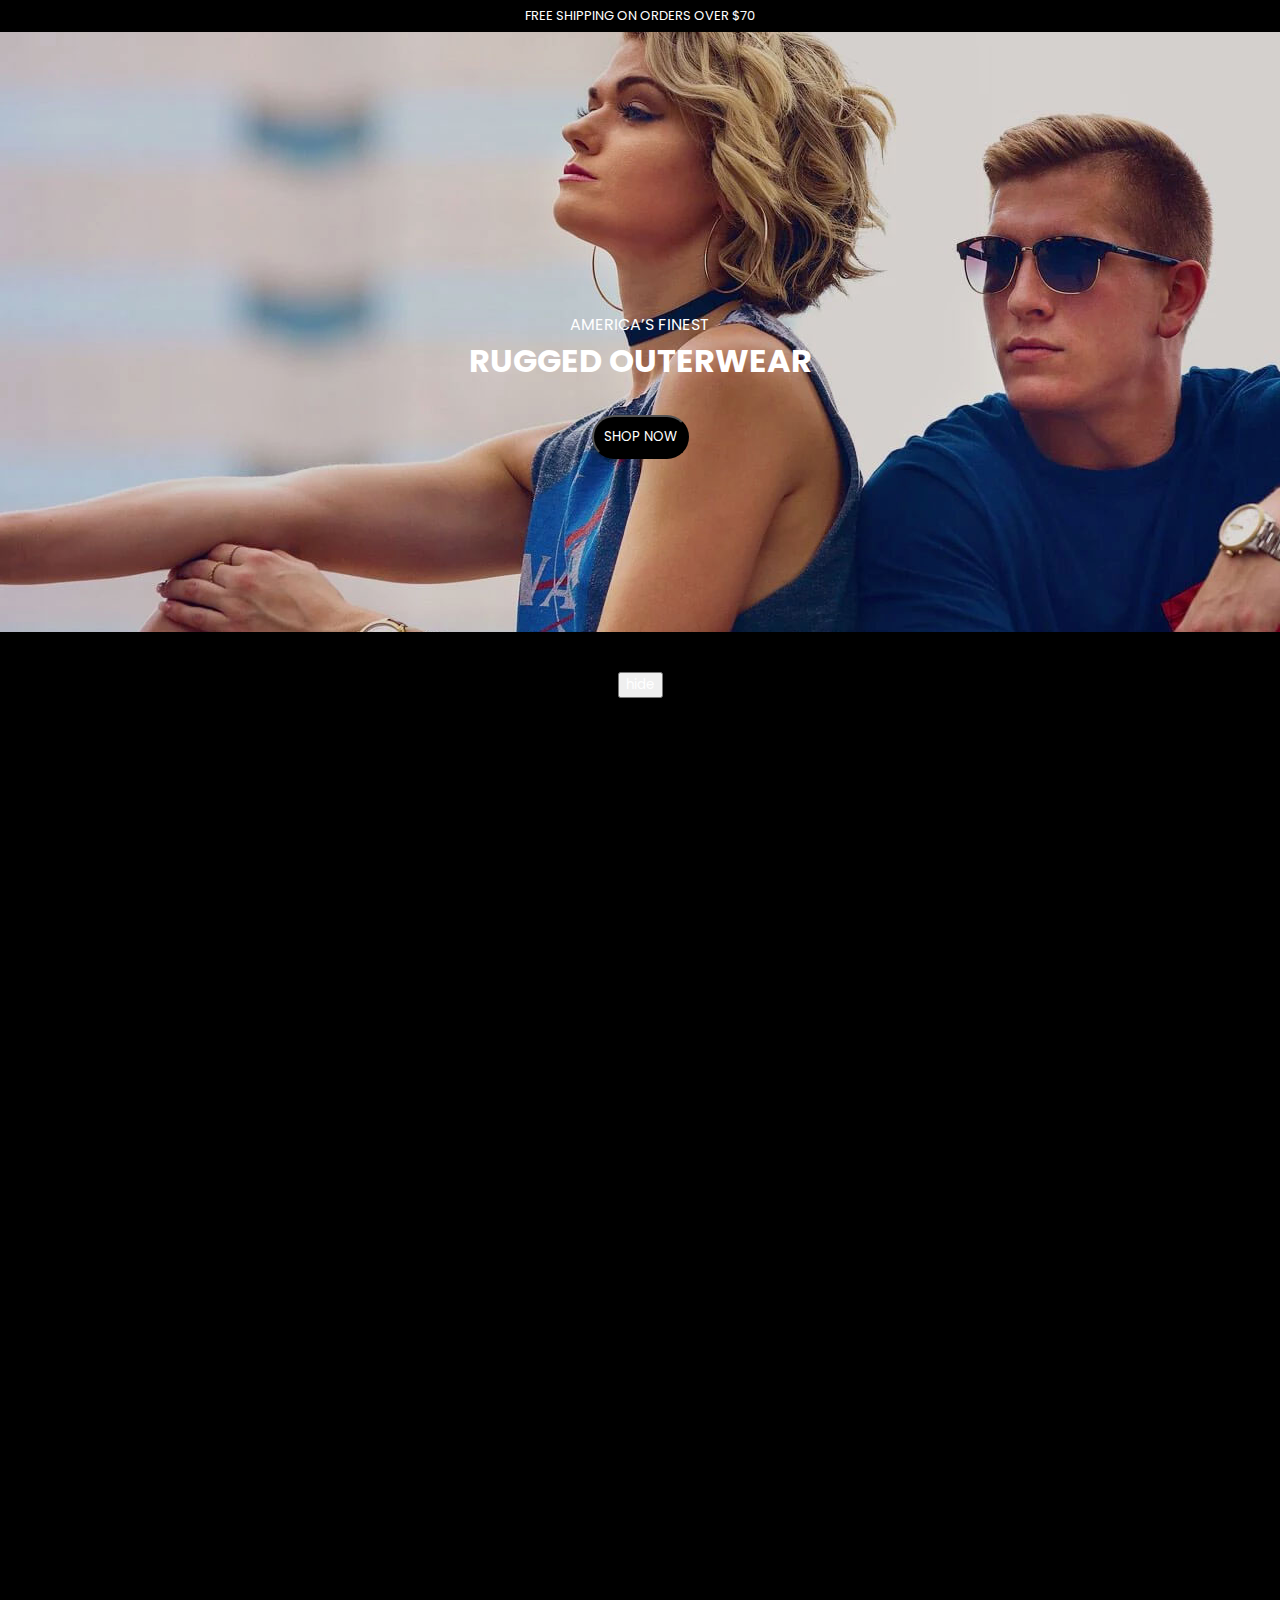
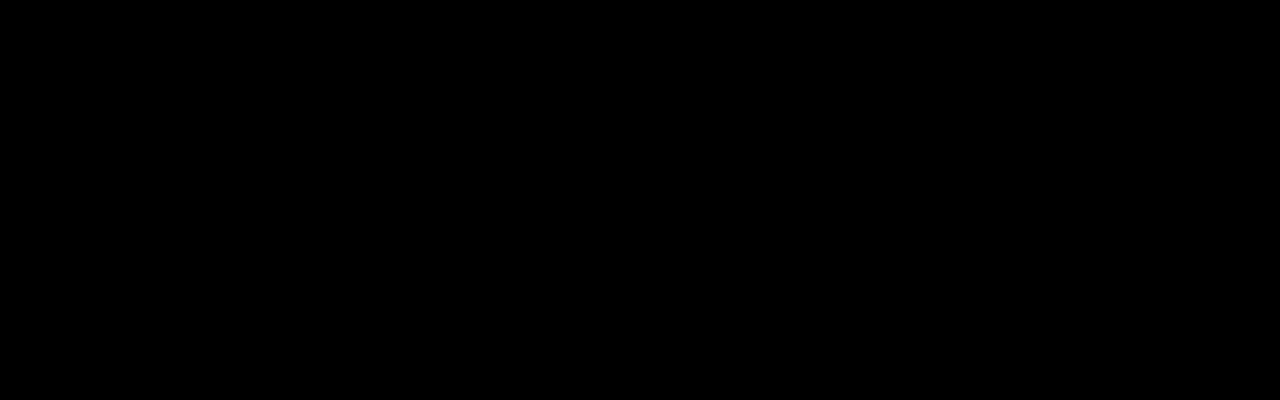
==== index.html @ cd07a1b3 "commit" ====
<!DOCTYPE html>
<html>
    <head>

        <link rel="preconnect" href="https://fonts.googleapis.com">
        <link rel="preconnect" href="https://fonts.gstatic.com" crossorigin>
        <link href="https://fonts.googleapis.com/css2?family=Open+Sans:wght@300;400&family=Poppins:wght@300;400;500&display=swap" rel="stylesheet">


        <link rel="stylesheet" href="style.css">
        <meta name="viewport" content="width=device-width, initial-scale=1.0">
    </head>

    <body>
        <div class = "flexbox-container" id="header">

            <div class="theme center-row">
                <p>FREE SHIPPING ON ORDERS OVER $70</p>

            </div>

            <div class ="header">
                <div class="menu">
                        <ul>
                            <li>Home</li>
                            <li>About</li>
                            <li>Shop</li>
                            <li>Blog</li>
                            <li>Contact</li>
                        </ul>
                </div>
                <div class="title center-row">
                    <p>AMERICA’S FINEST</p>
                    <h1>RUGGED OUTERWEAR</h1>
                    <button class="btn-1">SHOP NOW</button>
                </div>
                
            </div>

            <div class="btn-1">
                <button class="btn">hide</button>
            </div>

            <div class="section">

            </div>

            <div class="footer">

            </div>

        </div>
        
        
        
        <script src="main.js"></script>
    </body>
</html>
---- style.css ----
* {
  box-sizing: border-box;
  margin: 0;

  list-style: none;
  font-family: "Poppins", sans-serif;
  color: white;
}

html {
  background-color: black;
}

:root {
  --black: black;
  --blue: blue;
  --green: green;
  --red: red;
}

.center-row {
  display: flex;
  justify-content: center;
  align-items: center;
  flex-direction: column;
}

.center-column {
  display: flex;
  justify-content: center;
  align-items: center;
  flex-direction: row;
}

.flexbox-container {
  height: 2000px;
}

.theme {
  background-color: var(--black);
  padding: 6px;
  font-size: small;
}

.header {
  background-color: var(--blue);
  height: 600px;
  background: url("images/header.jpg") center;
  position: relative;
}

.menu ul {
  display: none;
  justify-content: flex-end;
  background-color: white;
  padding: 10px;
}

.menu ul li {
  margin: 2px;
  padding: 10px;
  background-color: yellow;
  border-radius: 20%;
}

.title {
  position: absolute;
  top: 40%;
  right: 0%;
  left: 0%;

  padding: 40px;
}

.title h1 {
}

.title p {
}

.header .w-name h1 {
  font-size: 20px;
}

.header .nav {
  display: flex;
  justify-content: center;
  align-items: center;
}

.test-box {
  height: 20px;
  width: 20px;
  background-color: var(--red);
  margin: 10px;
}

.btn-1 {
  display: flex;
  justify-content: center;
  margin: 30px;
}

/* button */
.btn-1 {
  background-color: black;
  width: auto;
  height: auto;
  border-radius: 50px;
  padding: 10px;
}
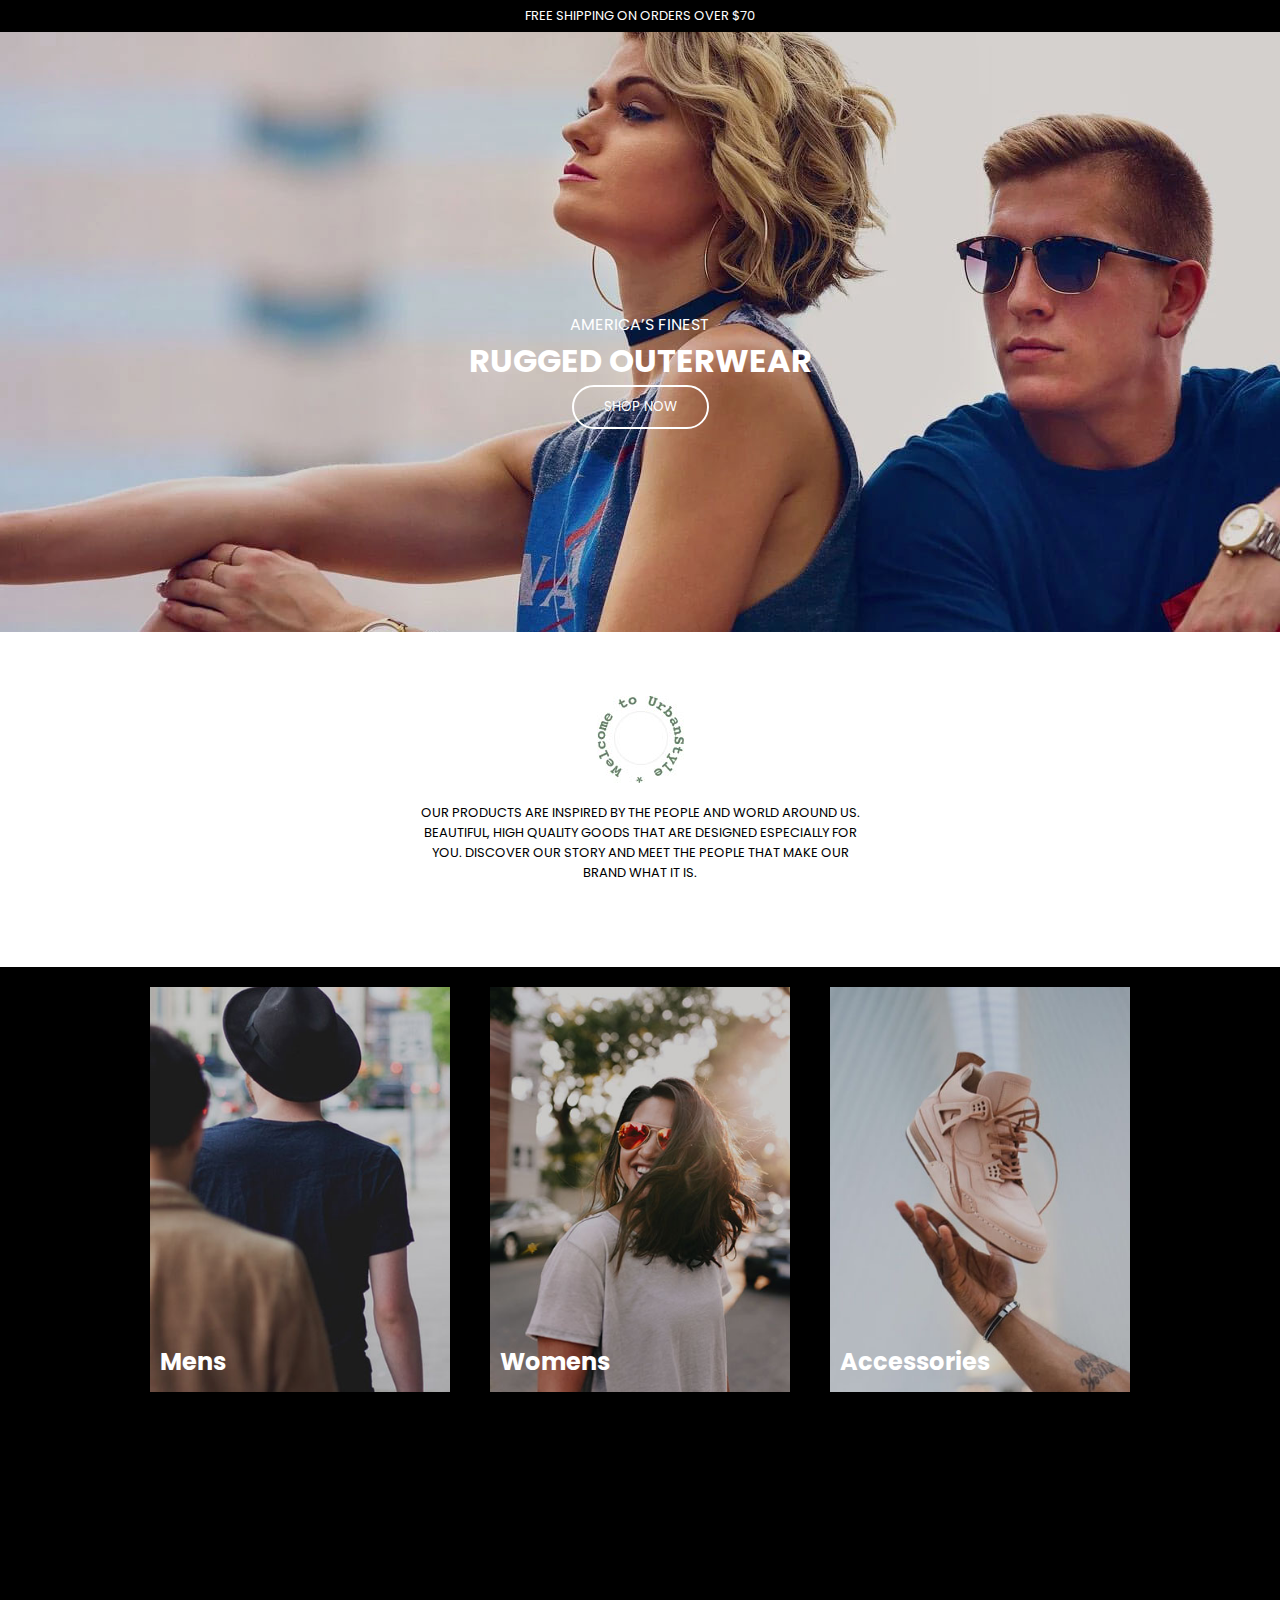
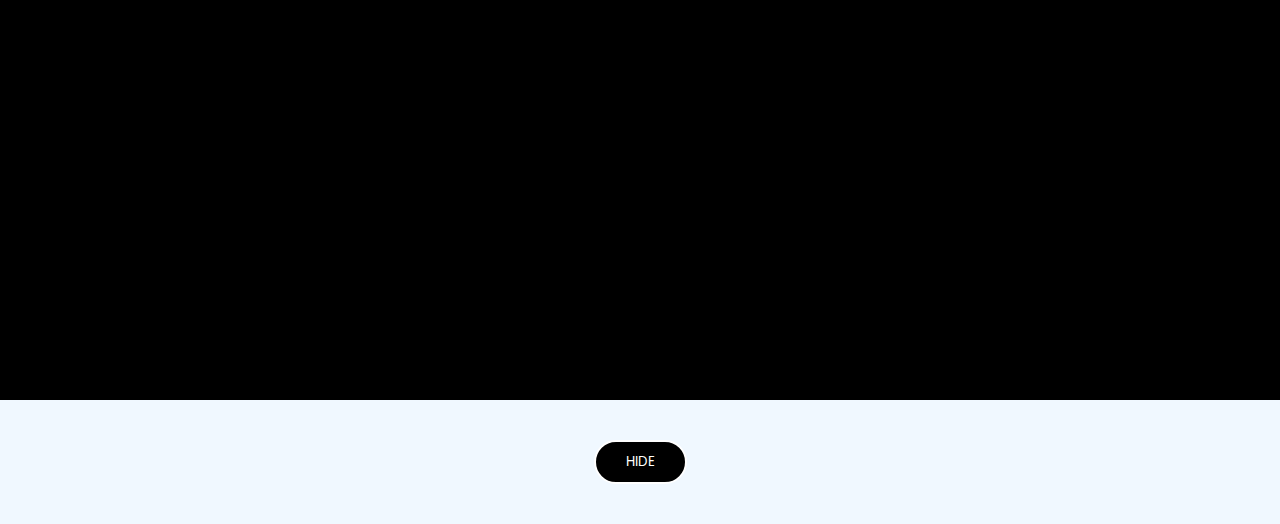
==== commit bacebbcf: "2nd commit" ====
--- a/index.html
+++ b/index.html
@@ -33,20 +33,42 @@
                     <p>AMERICA’S FINEST</p>
                     <h1>RUGGED OUTERWEAR</h1>
                     <button class="btn-1">SHOP NOW</button>
-                </div>
-                
+                </div>   
             </div>
 
-            <div class="btn-1">
-                <button class="btn">hide</button>
-            </div>
-
-            <div class="section">
+            <div class="store-des center-row">
+                <div class="center-row contain">
+                    <div class="logo center-row pad-tb">
+                        <img src="images/logo.jpg" alt="">
+                    </div>
+                    <div class="store-des-text pad-20">
+                        <p>OUR PRODUCTS ARE INSPIRED BY THE PEOPLE AND WORLD AROUND US. BEAUTIFUL, HIGH QUALITY GOODS THAT ARE DESIGNED ESPECIALLY FOR YOU. DISCOVER OUR STORY AND MEET THE PEOPLE THAT MAKE OUR BRAND WHAT IT IS.</p>
+                    </div>
+    
+                </div>
 
             </div>
 
-            <div class="footer">
 
+            <div class="feature-product center-column" style="flex-wrap: wrap;">
+                <div class="des margin-20">
+                    <img src="images/f4.jpg" alt="">
+                    <h2>Mens</h2>
+                </div>
+                <div class="des margin-20">
+                    <img src="images/women.jpg" alt="">
+                    <h2>Womens</h2>
+                </div>
+                <divc class="des margin-20">
+                    <img src="images/accessories.jpg" alt="">
+                    <h2>Accessories</h2>
+                </div>
+            </div>
+
+
+
+            <div class="center-column" style="padding: 40px; background-color: aliceblue;">
+                <button class="btn-2" >HIDE</button>
             </div>
 
         </div>
--- a/style.css
+++ b/style.css
@@ -4,7 +4,6 @@
 
   list-style: none;
   font-family: "Poppins", sans-serif;
-  color: white;
 }
 
 html {
@@ -16,6 +15,9 @@
   --blue: blue;
   --green: green;
   --red: red;
+
+  --theme: black;
+  --theme-inverted: white;
 }
 
 .center-row {
@@ -36,17 +38,23 @@
   height: 2000px;
 }
 
+/*   theme  */
+
 .theme {
   background-color: var(--black);
   padding: 6px;
   font-size: small;
+  color: var(--theme-inverted);
 }
+
+/* header */
 
 .header {
   background-color: var(--blue);
   height: 600px;
   background: url("images/header.jpg") center;
   position: relative;
+  color: var(--theme-inverted);
 }
 
 .menu ul {
@@ -78,34 +86,81 @@
 .title p {
 }
 
-.header .w-name h1 {
-  font-size: 20px;
+/* store-des */
+
+.store-des {
+  text-align: center;
+  padding: 5%;
+  font-size: small;
+  color: var(--theme);
+  background-color: var(--theme-inverted);
 }
 
-.header .nav {
-  display: flex;
-  justify-content: center;
-  align-items: center;
+.logo {
+  width: 30px;
 }
 
-.test-box {
-  height: 20px;
-  width: 20px;
-  background-color: var(--red);
-  margin: 10px;
+.store-des .contain {
+  width: 500px;
 }
 
-.btn-1 {
-  display: flex;
-  justify-content: center;
-  margin: 30px;
+/* feature-product */
+.feature-product {
+  color: var(--theme-inverted);
+}
+
+.feature-product img {
+  width: 300px;
+}
+
+.des {
+  position: relative;
+}
+
+.des h2 {
+  position: absolute;
+  bottom: 20px;
+  left: 10px;
+}
+
+.des h2:hover {
+  bottom: 12px;
+  left: 5px;
 }
 
 /* button */
 .btn-1 {
+  background-color: transparent;
+  border-color: white;
+  border-style: solid;
+  border-radius: 50px;
+  padding: 10px 30px;
+  color: var(--theme-inverted);
+}
+
+.btn-1:hover {
   background-color: black;
-  width: auto;
-  height: auto;
+  border-style: none;
+}
+
+.btn-2 {
+  background-color: black;
+  border-color: white;
+  border-style: solid;
   border-radius: 50px;
-  padding: 10px;
+  padding: 10px 30px;
+  color: var(--theme-inverted);
 }
+
+.btn-2:hover {
+  background-color: black;
+  border-style: none;
+}
+
+.pad-20 {
+  padding: 20px;
+}
+
+.margin-20 {
+  margin: 20px;
+}
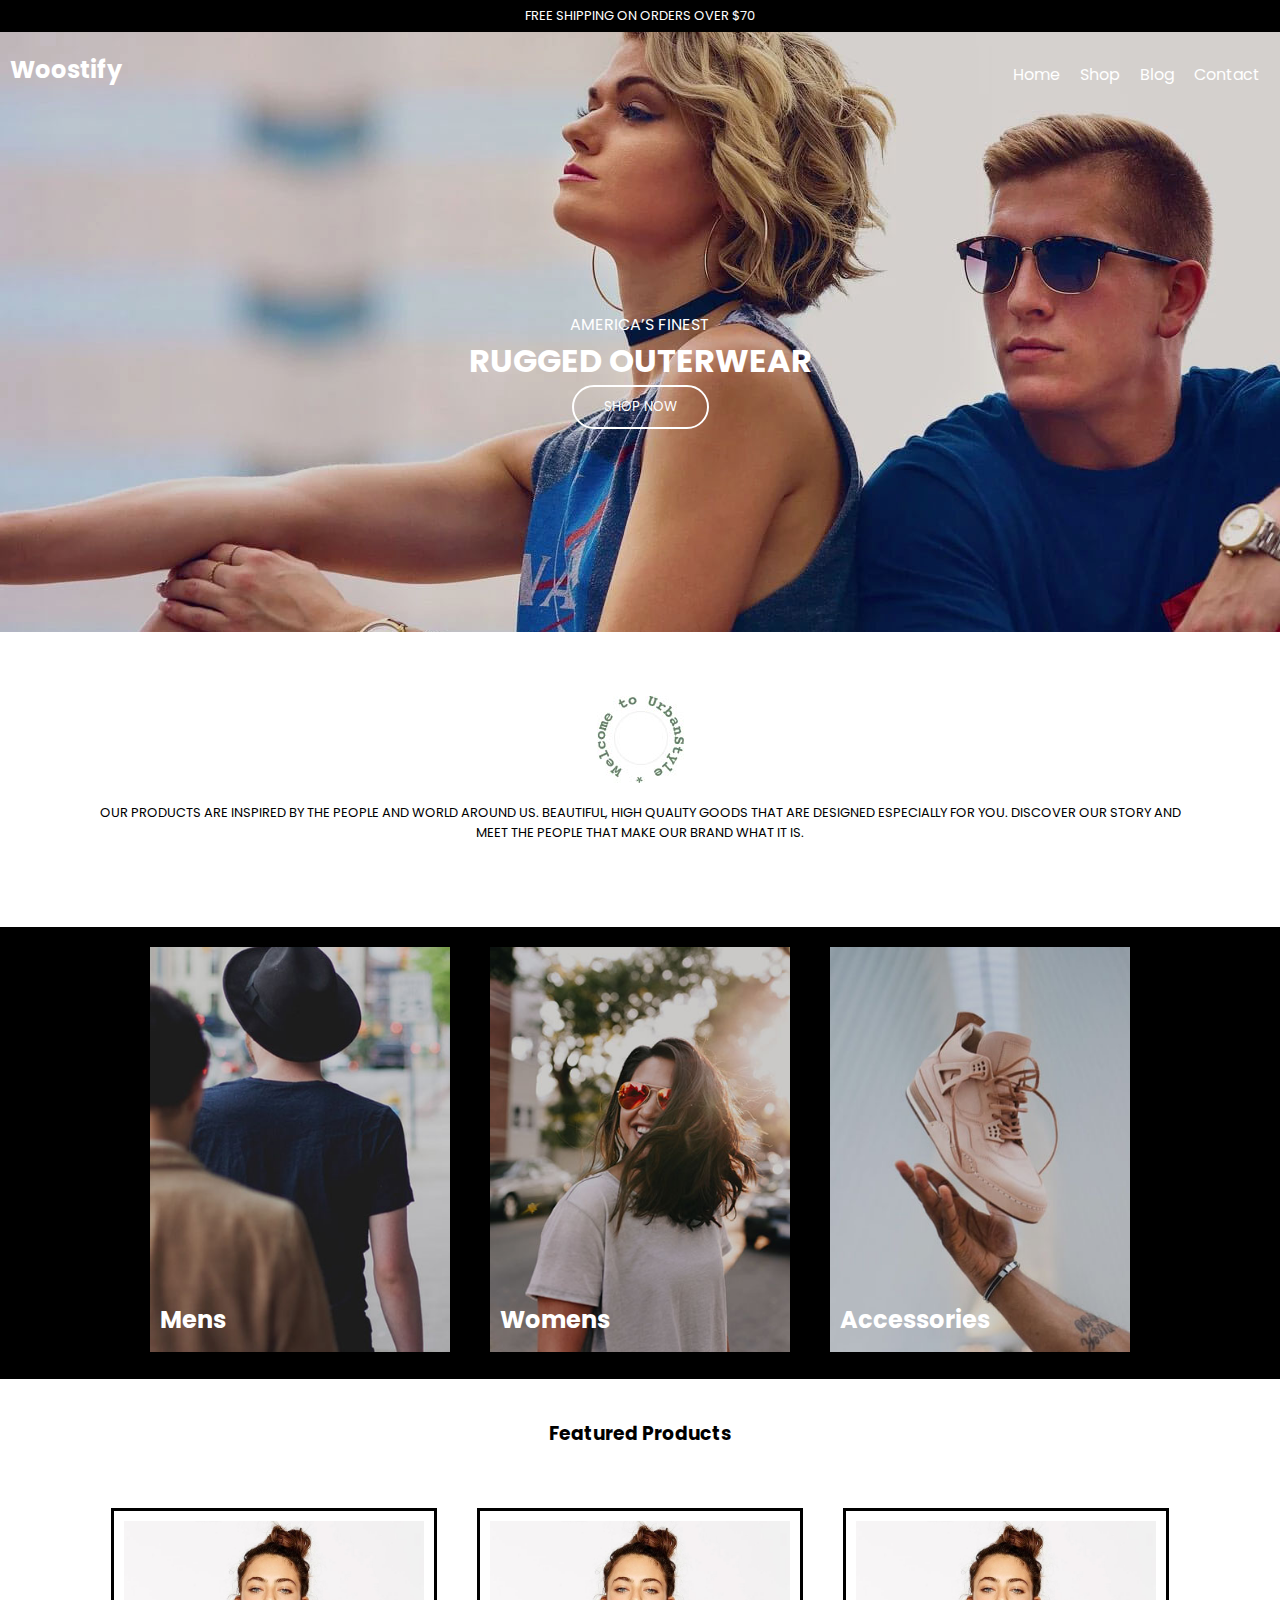
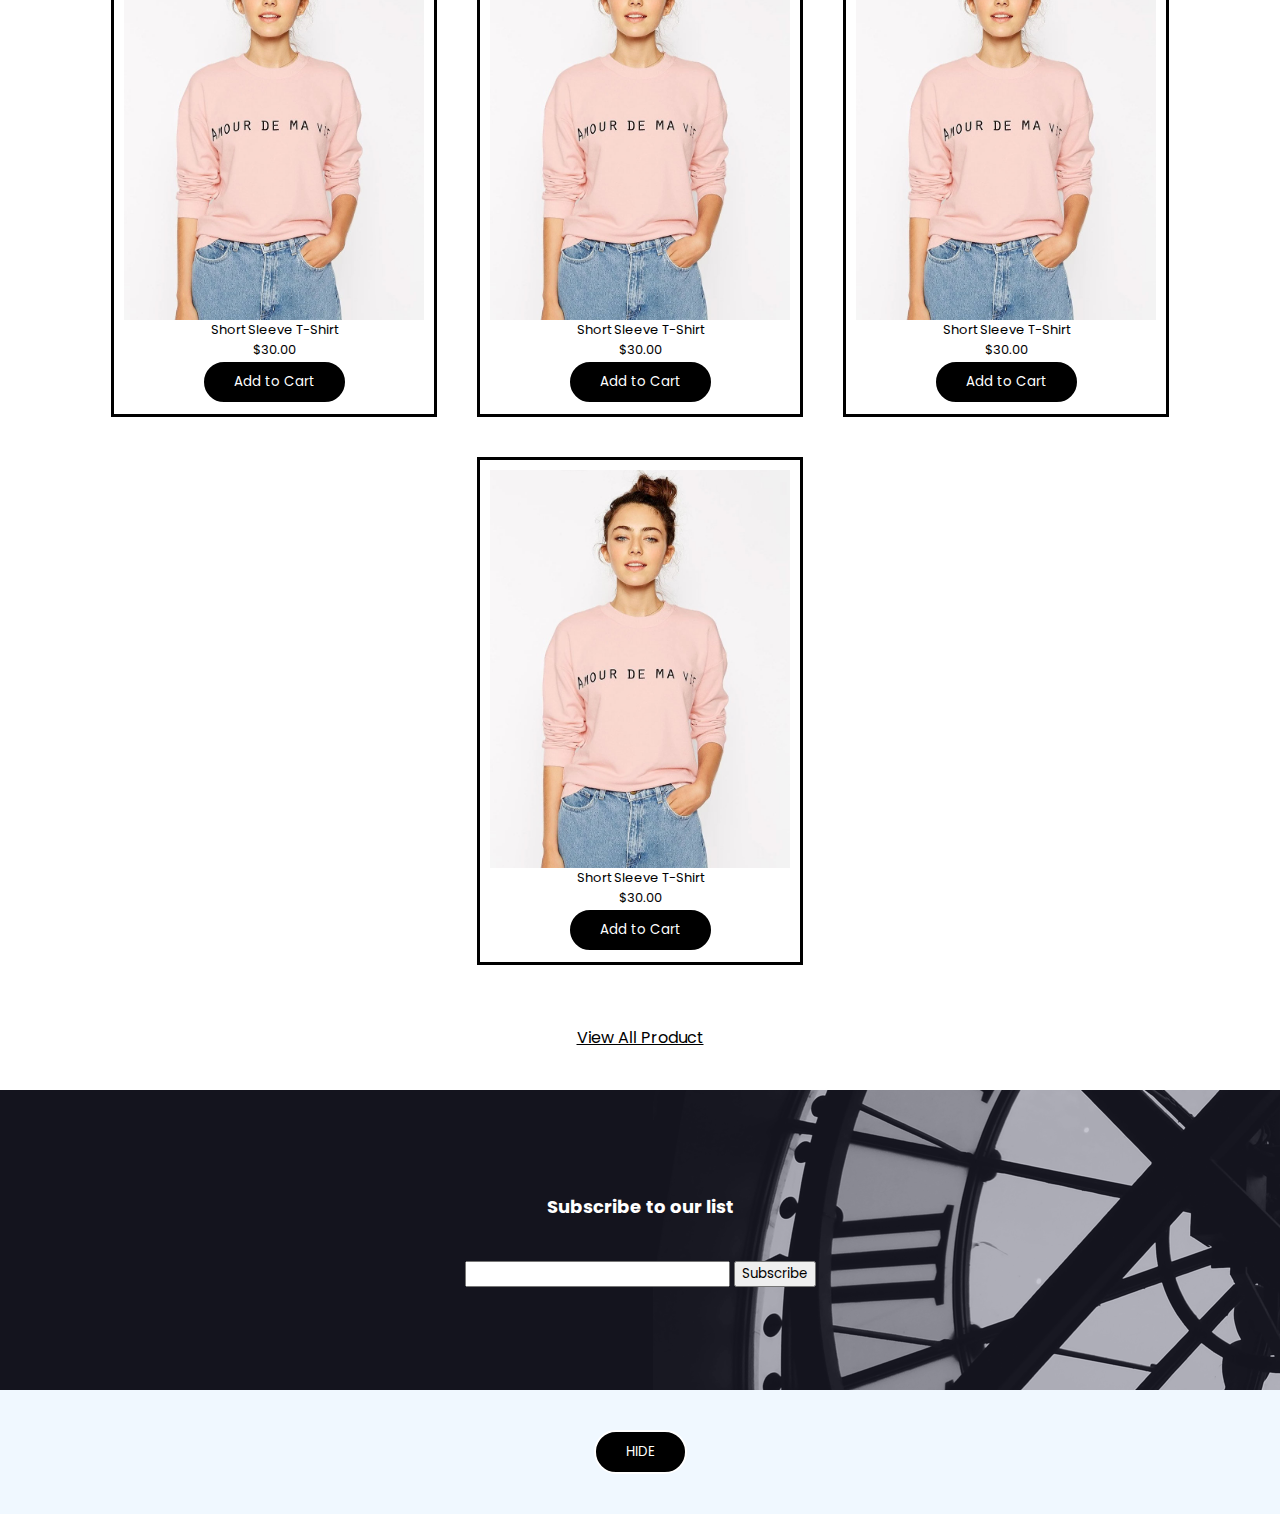
==== commit 32e73e4b: "V1" ====
--- a/index.html
+++ b/index.html
@@ -16,19 +16,26 @@
 
             <div class="theme center-row">
                 <p>FREE SHIPPING ON ORDERS OVER $70</p>
-
             </div>
 
             <div class ="header">
-                <div class="menu">
-                        <ul>
+
+                <div class="nav">
+                    <div class="Store-name">
+                        <h2>Woostify</h2>
+                    </div>
+                    <div>
+                        <ul class="nav-list">
                             <li>Home</li>
-                            <li>About</li>
                             <li>Shop</li>
                             <li>Blog</li>
                             <li>Contact</li>
                         </ul>
+                    </div>
+    
                 </div>
+    
+               
                 <div class="title center-row">
                     <p>AMERICA’S FINEST</p>
                     <h1>RUGGED OUTERWEAR</h1>
@@ -53,16 +60,73 @@
             <div class="feature-product center-column" style="flex-wrap: wrap;">
                 <div class="des margin-20">
                     <img src="images/f4.jpg" alt="">
-                    <h2>Mens</h2>
+                    <div class="text-container">
+                        <h2>Mens</h2>
+                    </div>
+                    
                 </div>
                 <div class="des margin-20">
                     <img src="images/women.jpg" alt="">
-                    <h2>Womens</h2>
+                    <div class="text-container">
+                        <h2>Womens</h2>
+                    </div>
+                    
                 </div>
                 <divc class="des margin-20">
                     <img src="images/accessories.jpg" alt="">
-                    <h2>Accessories</h2>
+                    <div class="text-container">
+                        <h2>Accessories</h2>
+                    </div>
+                    
                 </div>
+            </div>
+
+            <div class="featured-product" style="background-color: white;">
+                <div>
+                    <h3 class="center-column">Featured Products</h3>
+                    <div class="product-list feature-product center-column" style="flex-wrap: wrap;">
+                        <div class="product-card center-row margin-20">
+                            <img src="images/f2.jpg" alt="">
+                            <p>Short Sleeve T-Shirt</p>
+                            <p>$30.00</p>
+                            <button class="btn-2">Add to Cart</button>
+                        </div>
+
+                        <div class="product-card center-row margin-20">
+                            <img src="images/f2.jpg" alt="">
+                            <p>Short Sleeve T-Shirt</p>
+                            <p>$30.00</p>
+                            <button class="btn-2">Add to Cart</button>
+                        </div>
+
+                        <div class="product-card center-row margin-20">
+                            <img src="images/f2.jpg" alt="">
+                            <p>Short Sleeve T-Shirt</p>
+                            <p>$30.00</p>
+                            <button class="btn-2">Add to Cart</button>
+                        </div>
+
+                        <div class="product-card center-row margin-20">
+                            <img src="images/f2.jpg" alt="">
+                            <p>Short Sleeve T-Shirt</p>
+                            <p>$30.00</p>
+                            <button class="btn-2">Add to Cart</button>
+                        </div>
+                    </div>
+
+                    <a href="#" class="center-row" style="padding: 40px;">View All Product</a>
+
+                </div>
+
+                <div class="newsletter center-row">
+                    <h1>Subscribe to our list</h1>
+                    <div>
+                        <input type="text" name="email" id="">
+                        <button>Subscribe</button>
+                    </div>
+
+                </div>
+
             </div>
 
 
--- a/style.css
+++ b/style.css
@@ -35,7 +35,7 @@
 }
 
 .flexbox-container {
-  height: 2000px;
+  height: auto;
 }
 
 /*   theme  */
@@ -101,7 +101,7 @@
 }
 
 .store-des .contain {
-  width: 500px;
+  width: auto;
 }
 
 /* feature-product */
@@ -117,15 +117,53 @@
   position: relative;
 }
 
-.des h2 {
+.des .text-container h2 {
   position: absolute;
   bottom: 20px;
   left: 10px;
 }
 
-.des h2:hover {
-  bottom: 12px;
-  left: 5px;
+.des .text-container {
+  width: 300px;
+  height: 400px;
+  position: absolute;
+  top: 10px;
+}
+
+.des .text-container:hover {
+  top: 20px;
+  left: -5px;
+}
+
+/* featured-product */
+
+.featured-product h3 {
+  padding: 40px;
+}
+
+.product-card {
+  border-style: solid;
+  border-color: black;
+  padding: 10px;
+  color: var(--theme);
+  font-size: small;
+}
+
+.featured-product a {
+  color: var(--theme);
+}
+
+/* newsletter */
+
+.newsletter {
+  height: 300px;
+  background: url("images/footer.png") center;
+}
+
+.newsletter h1 {
+  font-size: large;
+  padding-bottom: 40px;
+  color: var(--theme-inverted);
 }
 
 /* button */
@@ -164,3 +202,24 @@
 .margin-20 {
   margin: 20px;
 }
+
+/* Navigation */
+
+.nav {
+  background-color: transparent;
+  display: flex;
+  justify-content: space-between;
+  padding-left: 10px;
+  padding-right: 10px;
+  padding-top: 20px;
+}
+
+.nav-list {
+  display: flex;
+  justify-content: flex-end;
+  align-items: center;
+}
+
+.nav-list li {
+  margin: 10px;
+}
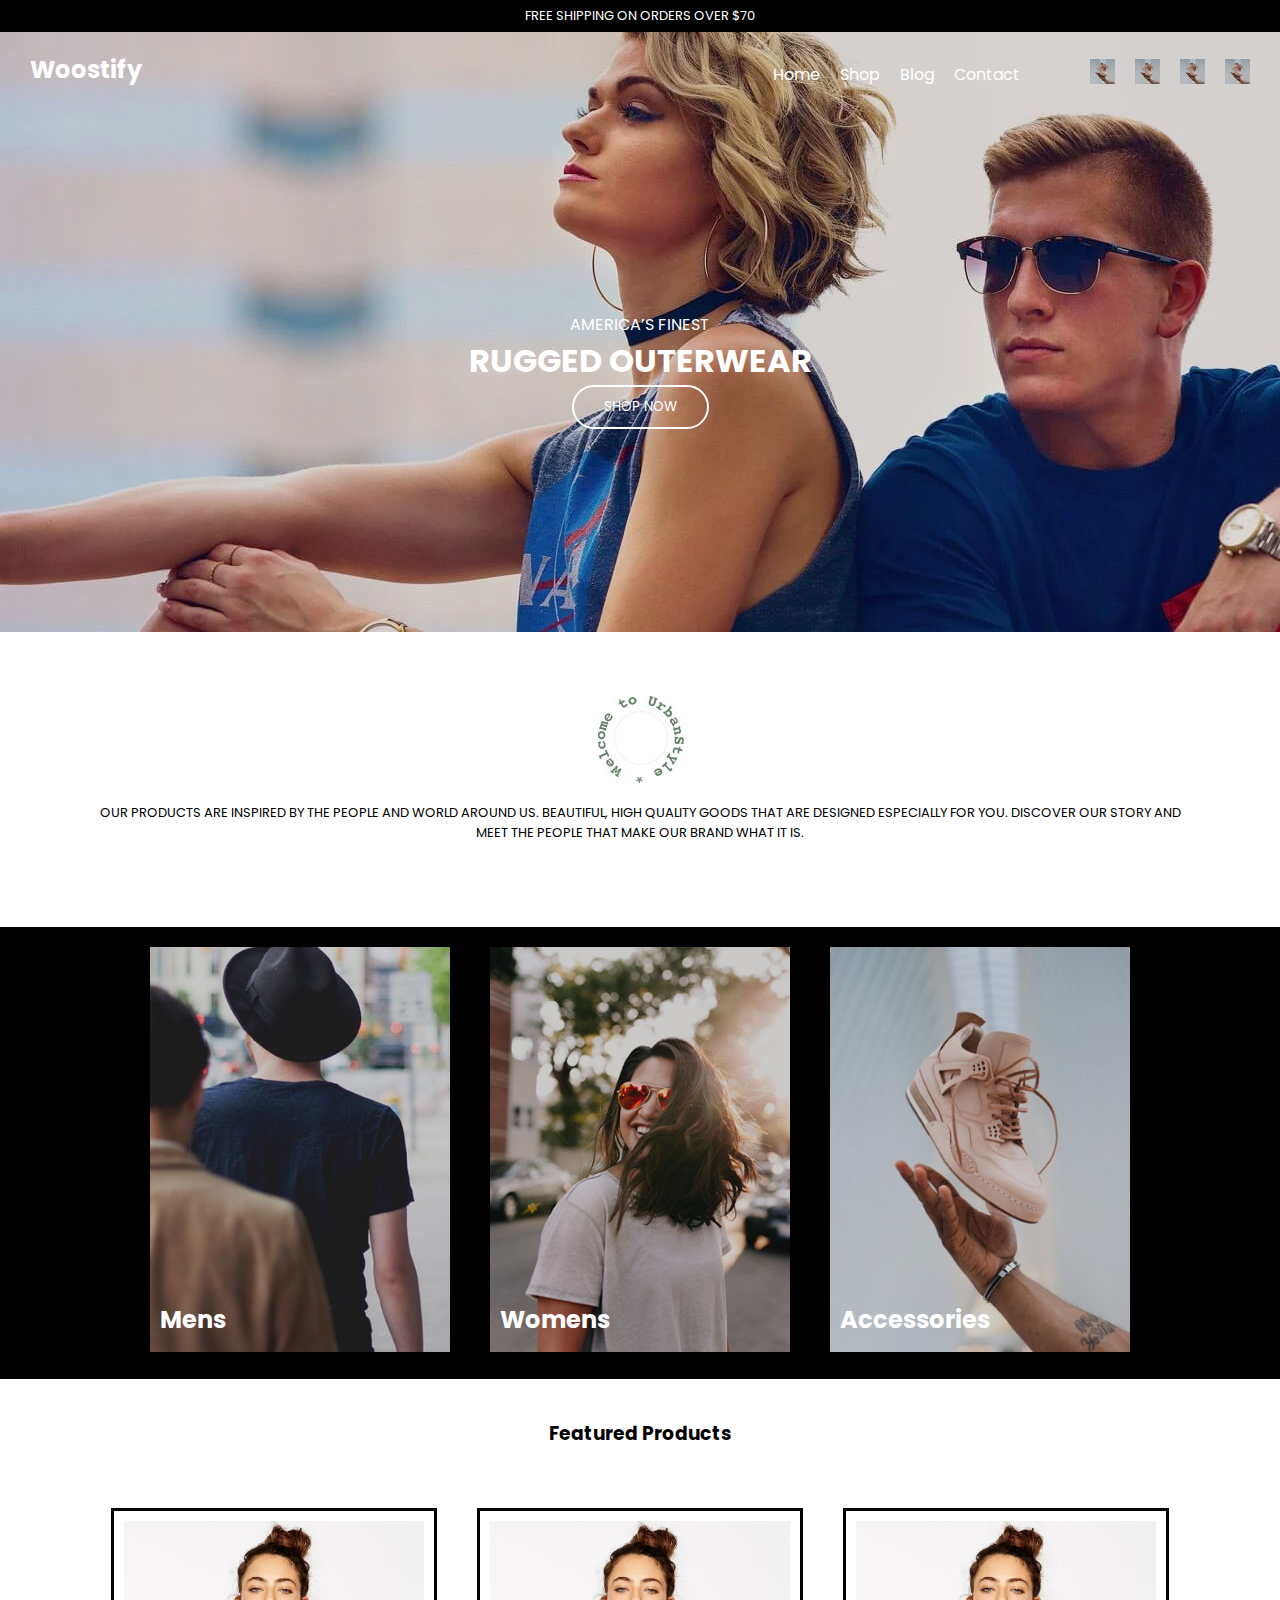
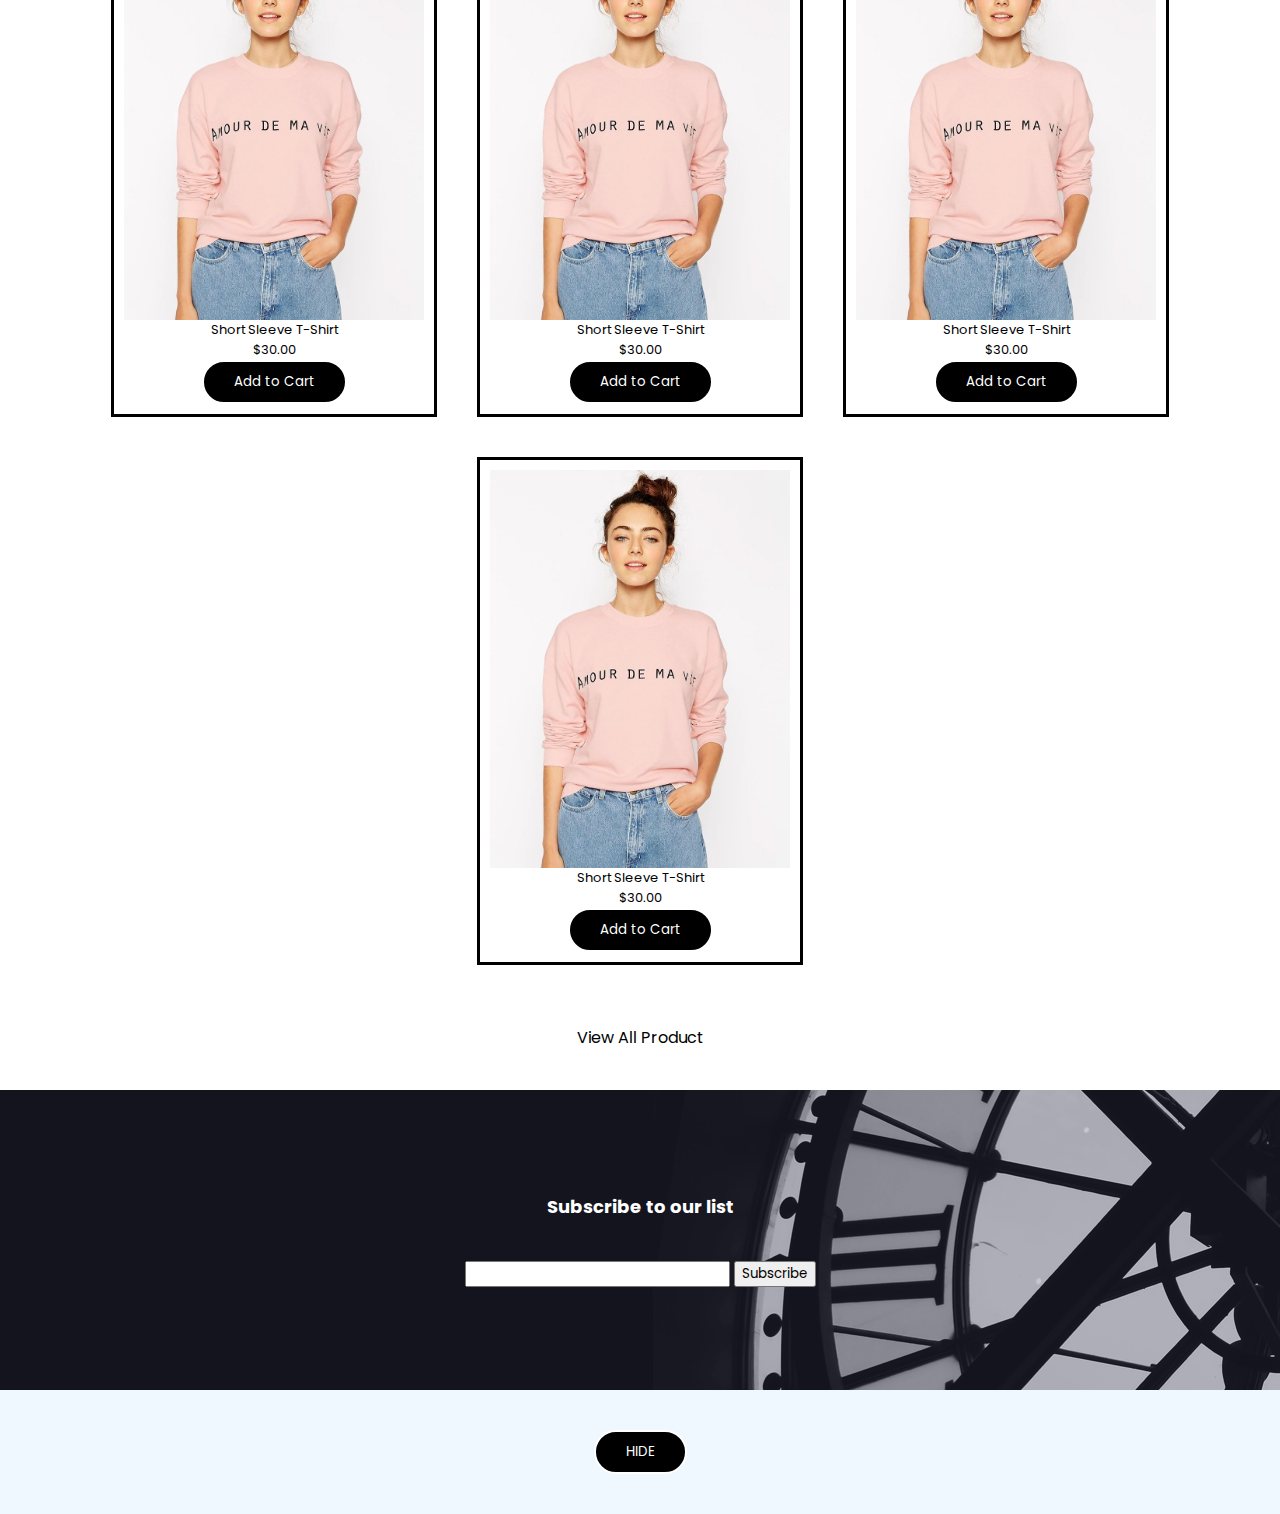
==== commit e6da51e7: "V1.1" ====
--- a/index.html
+++ b/index.html
@@ -21,15 +21,27 @@
             <div class ="header">
 
                 <div class="nav">
+
+                    <a href="#" class="toggle-button">
+                        <span class="bar"></span>
+                        <span class="bar"></span>
+                        <span class="bar"></span>
+                    </a>
                     <div class="Store-name">
                         <h2>Woostify</h2>
                     </div>
-                    <div>
+                    <div class="nav-with-logo center-column">
                         <ul class="nav-list">
-                            <li>Home</li>
-                            <li>Shop</li>
-                            <li>Blog</li>
-                            <li>Contact</li>
+                            <li><a href="#">Home</a></li>
+                            <li><a href="#">Shop</a></li>
+                            <li><a href="#">Blog</a></li>
+                            <li><a href="#">Contact</a></li>
+                        </ul>
+                        <ul class="shop-logo">
+                            <li><a href="#"><img src="images/accessories.jpg" alt=""></a></li>
+                            <li><a href="#"><img src="images/accessories.jpg" alt=""></a></li>
+                            <li><a href="#"><img src="images/accessories.jpg" alt=""></a></li>
+                            <li><a href="#"><img src="images/accessories.jpg" alt=""></a></li>
                         </ul>
                     </div>
     
--- a/style.css
+++ b/style.css
@@ -3,6 +3,7 @@
   margin: 0;
 
   list-style: none;
+  text-decoration: none;
   font-family: "Poppins", sans-serif;
 }
 
@@ -202,6 +203,21 @@
 .margin-20 {
   margin: 20px;
 }
+/* toggle-button */
+
+.toggle-button {
+  width: 30px;
+  height: 21px;
+  display: none;
+  justify-content: space-between;
+  flex-direction: column;
+}
+
+.toggle-button .bar {
+  width: 100%;
+  height: 4px;
+  background-color: white;
+}
 
 /* Navigation */
 
@@ -209,8 +225,8 @@
   background-color: transparent;
   display: flex;
   justify-content: space-between;
-  padding-left: 10px;
-  padding-right: 10px;
+  padding-left: 30px;
+  padding-right: 30px;
   padding-top: 20px;
 }
 
@@ -223,3 +239,55 @@
 .nav-list li {
   margin: 10px;
 }
+
+.nav-list a {
+  color: var(--theme-inverted);
+}
+
+/* shop-logo */
+.shop-logo {
+  display: flex;
+}
+.shop-logo img {
+  margin-left: 20px;
+  width: 25px;
+  height: 25px;
+}
+
+@media screen and (max-width: 700px) {
+  .nav {
+    justify-content: space-between;
+    align-items: center;
+    position: relative;
+  }
+
+  .shop-logo img {
+    margin-left: 5px;
+  }
+
+  .toggle-button {
+    display: flex;
+  }
+
+  .nav-list {
+    margin-top: 15px;
+    display: none;
+    position: absolute;
+    top: 50px;
+    left: 0px;
+    flex-direction: column;
+    width: 80%;
+    align-items: flex-start;
+  }
+  .nav-list li {
+    padding: 4px;
+    border: solid;
+    border-width: 1px;
+    border-left: none;
+    border-right: none;
+    width: 100%;
+  }
+  .nav-list li:hover {
+    background-color: black;
+  }
+}
